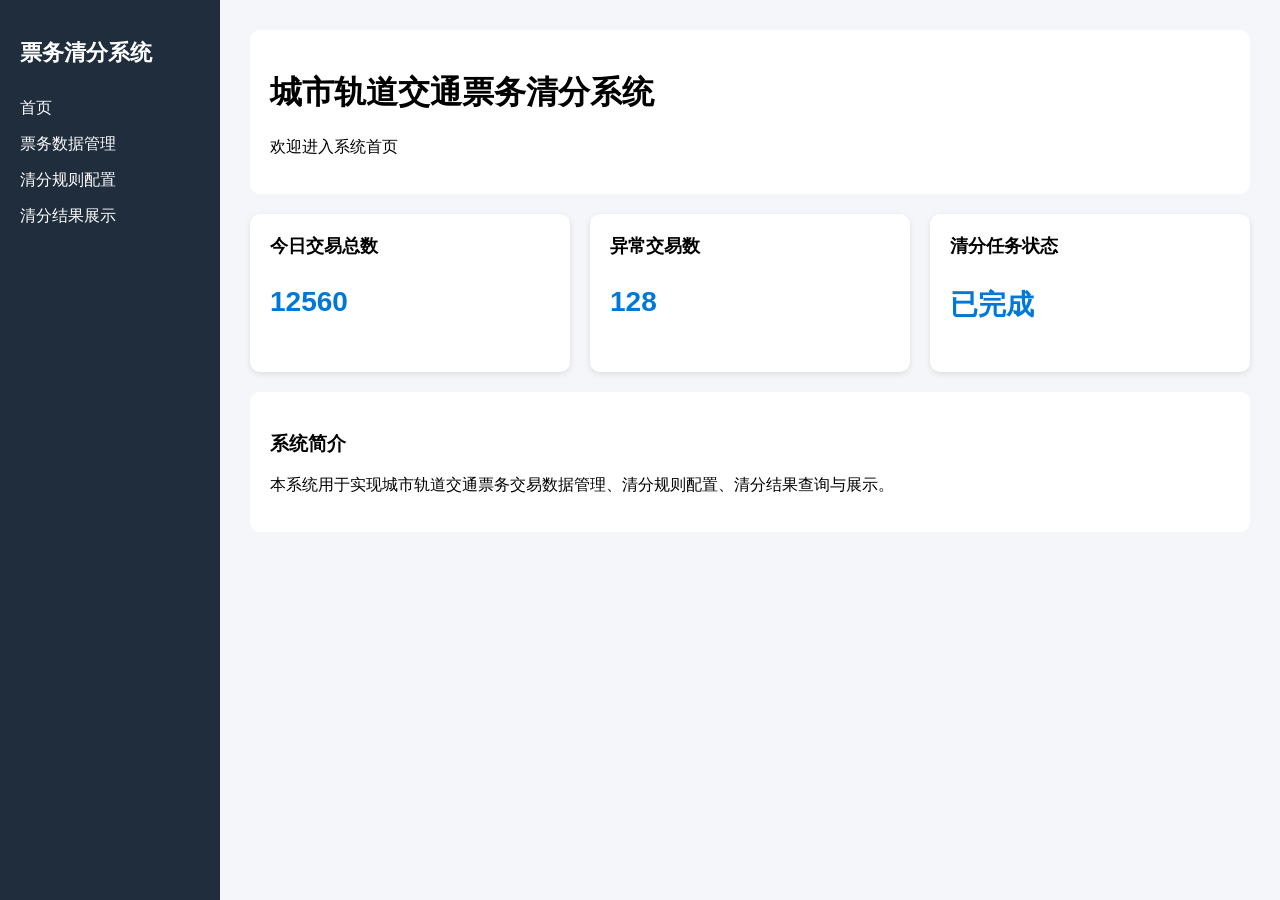
==== MetroTicketClearingWeb/wwwroot/index.html @ 6606b03c "main" ====
﻿<!DOCTYPE html>
<html lang="zh-CN">
<head>
    <meta charset="UTF-8">
    <meta name="viewport" content="width=device-width, initial-scale=1.0">
    <title>城市轨道交通票务清分系统</title>
    <link rel="stylesheet" href="style.css">
</head>
<body>
    <div class="sidebar">
        <h2>票务清分系统</h2>
        <ul>
            <li><a href="index.html">首页</a></li>
            <li><a href="data.html">票务数据管理</a></li>
            <li><a href="rules.html">清分规则配置</a></li>
            <li><a href="result.html">清分结果展示</a></li>
        </ul>
    </div>

    <div class="main">
        <div class="header">
            <h1>城市轨道交通票务清分系统</h1>
            <p>欢迎进入系统首页</p>
        </div>

        <div class="cards">
            <div class="card">
                <h3>今日交易总数</h3>
                <p>12560</p>
            </div>
            <div class="card">
                <h3>异常交易数</h3>
                <p>128</p>
            </div>
            <div class="card">
                <h3>清分任务状态</h3>
                <p>已完成</p>
            </div>
        </div>

        <div class="panel">
            <h3>系统简介</h3>
            <p>本系统用于实现城市轨道交通票务交易数据管理、清分规则配置、清分结果查询与展示。</p>
        </div>
    </div>

    <script src="script.js"></script>
</body>
</html>
---- MetroTicketClearingWeb/wwwroot/style.css ----
body {
    margin: 0;
    font-family: "Microsoft YaHei", Arial, sans-serif;
    display: flex;
    background-color: #f4f6f9;
}

.sidebar {
    width: 220px;
    height: 100vh;
    background-color: #1f2d3d;
    color: white;
    padding: 20px;
    box-sizing: border-box;
}

    .sidebar h2 {
        font-size: 22px;
        margin-bottom: 30px;
    }

    .sidebar ul {
        list-style: none;
        padding: 0;
    }

        .sidebar ul li {
            margin: 15px 0;
        }

            .sidebar ul li a {
                color: white;
                text-decoration: none;
                font-size: 16px;
            }

                .sidebar ul li a:hover {
                    color: #4db6ff;
                }

.main {
    flex: 1;
    padding: 30px;
}

.header {
    background: white;
    padding: 20px;
    border-radius: 10px;
    margin-bottom: 20px;
}

.cards {
    display: flex;
    gap: 20px;
    margin-bottom: 20px;
}

.card {
    background: white;
    flex: 1;
    padding: 20px;
    border-radius: 10px;
    box-shadow: 0 2px 6px rgba(0,0,0,0.1);
}

    .card h3 {
        margin-top: 0;
        font-size: 18px;
    }

    .card p {
        font-size: 28px;
        color: #0078d7;
        font-weight: bold;
    }

.panel {
    background: white;
    padding: 20px;
    border-radius: 10px;
}

table {
    width: 100%;
    border-collapse: collapse;
    background: white;
}

    table th, table td {
        border: 1px solid #ddd;
        padding: 10px;
        text-align: center;
    }

button {
    background-color: #0078d7;
    color: white;
    border: none;
    padding: 10px 16px;
    border-radius: 6px;
    cursor: pointer;
}

    button:hover {
        background-color: #005fa3;
    }

input, select {
    padding: 8px;
    width: 240px;
}
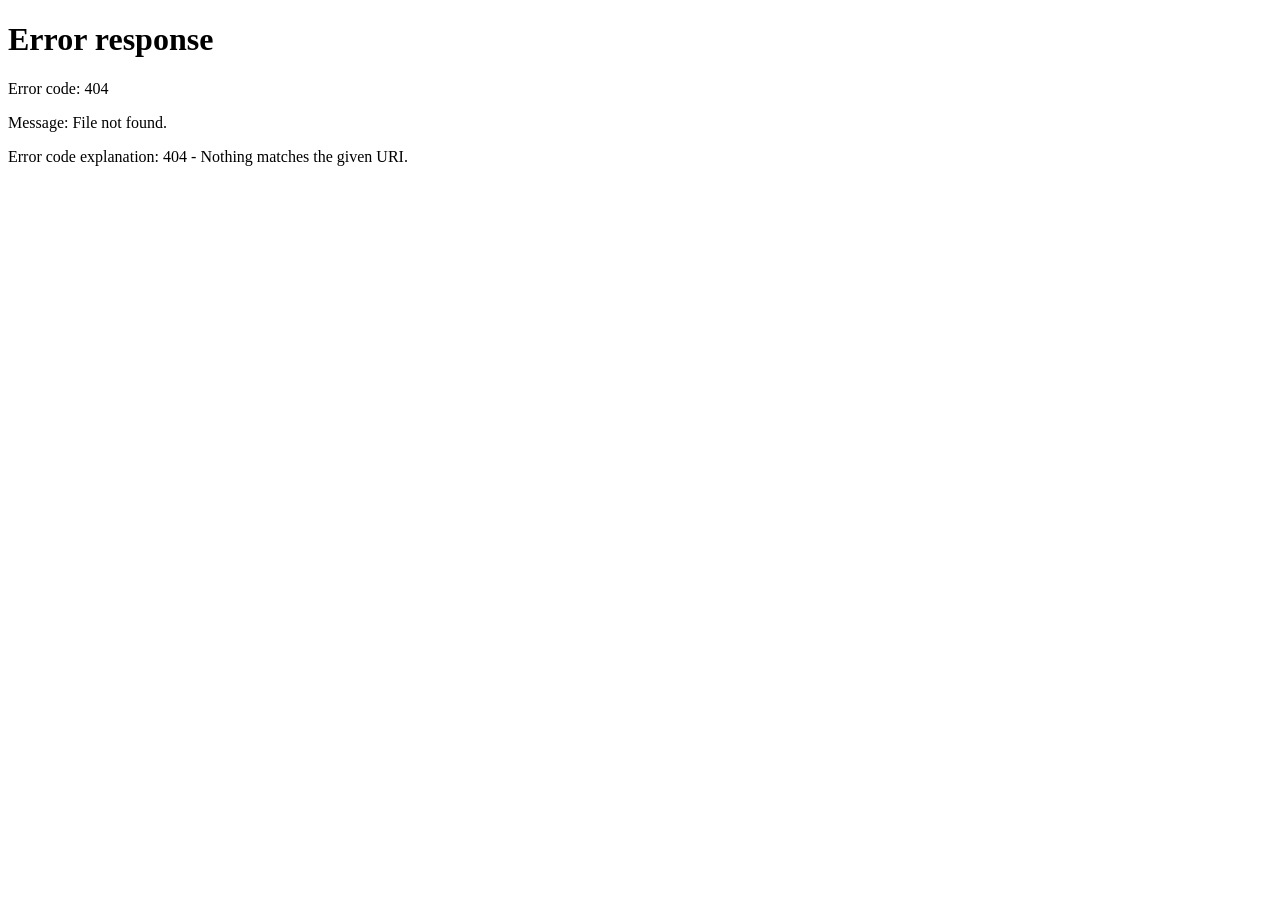
==== commit 2718e3c2: "main" ====
--- a/MetroTicketClearingWeb/wwwroot/index.html
+++ b/MetroTicketClearingWeb/wwwroot/index.html
@@ -2,48 +2,10 @@
 <html lang="zh-CN">
 <head>
     <meta charset="UTF-8">
-    <meta name="viewport" content="width=device-width, initial-scale=1.0">
-    <title>城市轨道交通票务清分系统</title>
-    <link rel="stylesheet" href="style.css">
+    <meta http-equiv="refresh" content="0; url=/data.html">
+    <title>正在跳转...</title>
 </head>
 <body>
-    <div class="sidebar">
-        <h2>票务清分系统</h2>
-        <ul>
-            <li><a href="index.html">首页</a></li>
-            <li><a href="data.html">票务数据管理</a></li>
-            <li><a href="rules.html">清分规则配置</a></li>
-            <li><a href="result.html">清分结果展示</a></li>
-        </ul>
-    </div>
-
-    <div class="main">
-        <div class="header">
-            <h1>城市轨道交通票务清分系统</h1>
-            <p>欢迎进入系统首页</p>
-        </div>
-
-        <div class="cards">
-            <div class="card">
-                <h3>今日交易总数</h3>
-                <p>12560</p>
-            </div>
-            <div class="card">
-                <h3>异常交易数</h3>
-                <p>128</p>
-            </div>
-            <div class="card">
-                <h3>清分任务状态</h3>
-                <p>已完成</p>
-            </div>
-        </div>
-
-        <div class="panel">
-            <h3>系统简介</h3>
-            <p>本系统用于实现城市轨道交通票务交易数据管理、清分规则配置、清分结果查询与展示。</p>
-        </div>
-    </div>
-
-    <script src="script.js"></script>
+    <p>正在进入票务数据管理页面...</p>
 </body>
 </html>
